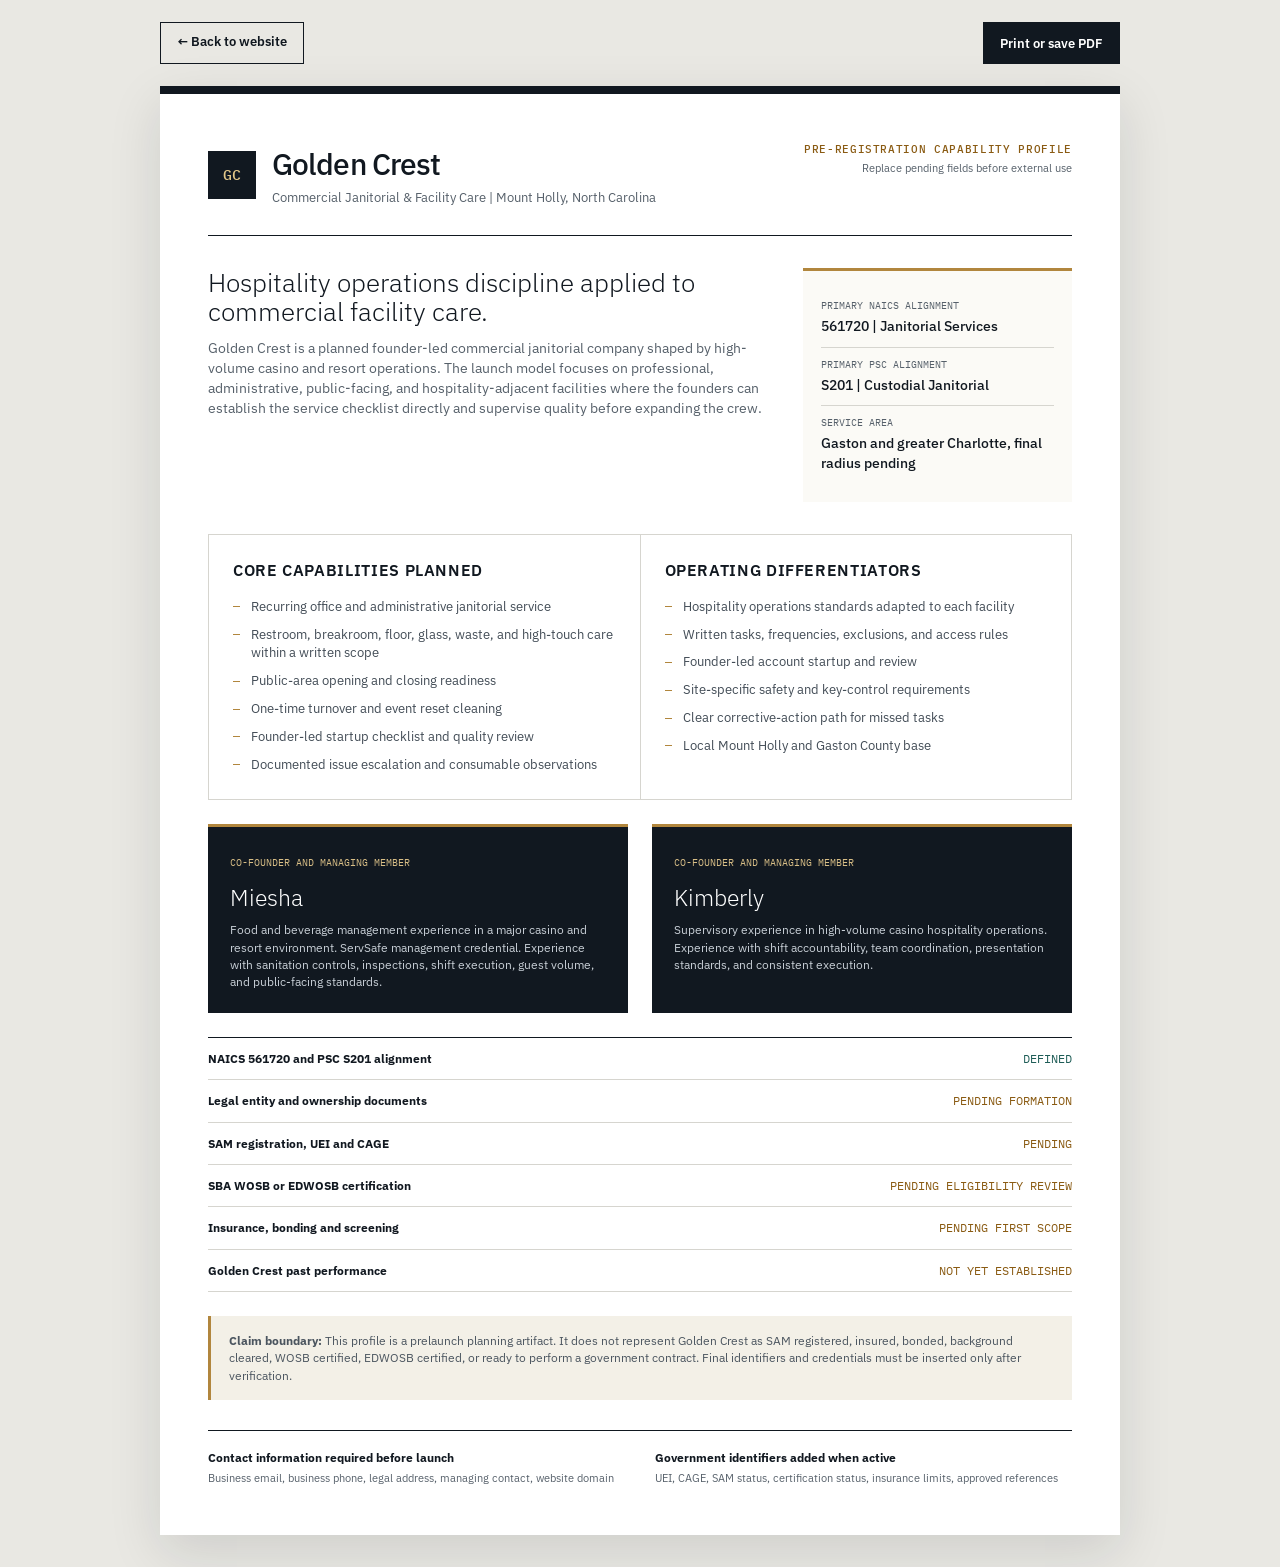
==== capability-statement.html @ 8fa487df "Rebuild Golden Crest plan and prelaunch site" ====
<!doctype html>
<html lang="en">
<head>
  <meta charset="utf-8">
  <meta name="viewport" content="width=device-width, initial-scale=1">
  <title>Golden Crest | Capability Profile</title>
  <link rel="preconnect" href="https://fonts.googleapis.com">
  <link rel="preconnect" href="https://fonts.gstatic.com" crossorigin>
  <link href="https://fonts.googleapis.com/css2?family=IBM+Plex+Mono:wght@400;500&family=IBM+Plex+Sans:wght@300;400;500;600&display=swap" rel="stylesheet">
  <style>
    :root{--ink:#111820;--paper:#fbfaf6;--white:#fff;--line:#d6d5cf;--muted:#56606a;--gold:#b1863d;--teal:#1f5d57}
    *{box-sizing:border-box}
    body{margin:0;background:#e9e8e3;color:var(--ink);font-family:"IBM Plex Sans",sans-serif;line-height:1.45}
    .toolbar{max-width:960px;margin:22px auto;display:flex;justify-content:space-between;align-items:center;gap:16px;font-size:13px}
    .toolbar a,.toolbar button{min-height:42px;padding:10px 16px;border:1px solid var(--ink);background:transparent;color:var(--ink);text-decoration:none;font:600 13px "IBM Plex Sans",sans-serif;cursor:pointer}
    .toolbar button{background:var(--ink);color:#fff}
    .page{width:min(960px,calc(100% - 32px));min-height:1120px;margin:0 auto 32px;background:var(--white);border-top:8px solid var(--ink);padding:48px;box-shadow:0 18px 50px rgba(17,24,32,.12)}
    header{display:grid;grid-template-columns:1fr auto;gap:32px;padding-bottom:28px;border-bottom:1px solid var(--ink)}
    .brand{display:flex;gap:16px;align-items:center}
    .mark{width:48px;height:48px;background:var(--ink);color:#e4c889;display:grid;place-items:center;font:500 15px "IBM Plex Mono",monospace}
    h1{margin:0;font-size:30px;font-weight:500;letter-spacing:-.03em}
    .sub{margin:3px 0 0;color:var(--muted);font-size:13px}
    .draft{text-align:right}
    .draft strong{display:block;color:#8a5b13;font:500 11px "IBM Plex Mono",monospace;text-transform:uppercase;letter-spacing:.06em}
    .draft span{display:block;color:var(--muted);font-size:11px;margin-top:5px}
    .overview{display:grid;grid-template-columns:1.35fr .65fr;gap:36px;padding:32px 0}
    .overview h2{margin:0 0 12px;font-size:26px;font-weight:300;line-height:1.1}
    .overview p{margin:0;color:var(--muted);font-size:14px}
    .codes{border-top:3px solid var(--gold);background:var(--paper);padding:18px}
    .code{padding:10px 0;border-bottom:1px solid var(--line)}
    .code:last-child{border:0}
    .code span{display:block;color:var(--muted);font:400 10px "IBM Plex Mono",monospace;text-transform:uppercase}
    .code strong{display:block;margin-top:4px;font-size:14px;font-weight:500}
    .grid{display:grid;grid-template-columns:1fr 1fr;gap:1px;background:var(--line);border:1px solid var(--line)}
    .block{background:#fff;padding:24px}
    .block h2{margin:0 0 16px;font-size:16px;font-weight:600;text-transform:uppercase;letter-spacing:.04em}
    ul{margin:0;padding:0;list-style:none;display:grid;gap:9px}
    li{position:relative;padding-left:18px;color:#424c56;font-size:13px}
    li:before{content:"";position:absolute;left:0;top:.65em;width:7px;height:1px;background:var(--gold)}
    .leaders{display:grid;grid-template-columns:1fr 1fr;gap:24px;margin-top:24px}
    .leader{background:var(--ink);color:#fff;padding:22px;border-top:3px solid var(--gold)}
    .leader span{font:400 10px "IBM Plex Mono",monospace;color:#d8be86;text-transform:uppercase}
    .leader h3{margin:9px 0 7px;font-size:23px;font-weight:300}
    .leader p{margin:0;color:#c8cfd6;font-size:12px}
    .readiness{margin-top:24px;border-top:1px solid var(--ink)}
    .row{display:grid;grid-template-columns:1.25fr .75fr;gap:20px;padding:12px 0;border-bottom:1px solid var(--line);font-size:12px}
    .row span:last-child{font-family:"IBM Plex Mono",monospace;color:#8a5b13;text-align:right}
    .row .defined{color:var(--teal)!important}
    .notice{margin-top:24px;padding:16px 18px;background:#f3f0e7;border-left:3px solid var(--gold);font-size:12px;color:#4b555f}
    footer{margin-top:30px;padding-top:18px;border-top:1px solid var(--ink);display:grid;grid-template-columns:1fr 1fr;gap:30px;font-size:11px;color:var(--muted)}
    footer strong{display:block;color:var(--ink);font-size:12px;margin-bottom:4px}
    @media(max-width:700px){.page{padding:28px}.toolbar{margin:16px}.overview,.grid,.leaders,header,footer{grid-template-columns:1fr}.draft{text-align:left}.row{grid-template-columns:1fr}.row span:last-child{text-align:left}}
    @media print{
      @page{size:letter;margin:.25in}
      body{background:#fff;line-height:1.28}
      .toolbar{display:none}
      .page{width:100%;min-height:0;margin:0;padding:14px 18px;box-shadow:none;border-top-width:5px}
      header{gap:18px;padding-bottom:12px}
      .mark{width:38px;height:38px}
      h1{font-size:23px}
      .sub,.overview p{font-size:10px}
      .overview{grid-template-columns:1.35fr .65fr;gap:22px;padding:13px 0}
      .overview h2{font-size:20px;margin-bottom:7px}
      .codes{padding:9px 13px}
      .code{padding:5px 0}
      .code strong{font-size:10px;margin-top:2px}
      .block{padding:12px 14px}
      .block h2{font-size:12px;margin-bottom:8px}
      ul{gap:4px}
      li{font-size:9px;padding-left:13px}
      .leaders{gap:14px;margin-top:11px}
      .leader{padding:12px 14px}
      .leader h3{font-size:18px;margin:5px 0 4px}
      .leader p{font-size:9px}
      .readiness{margin-top:11px}
      .row{padding:6px 0;font-size:9px}
      .notice{margin-top:11px;padding:8px 10px;font-size:8.5px}
      footer{margin-top:10px;padding-top:8px;font-size:8px}
      footer strong{font-size:9px;margin-bottom:2px}
    }
  </style>
</head>
<body>
  <div class="toolbar"><a href="index.html">← Back to website</a><button type="button" onclick="window.print()">Print or save PDF</button></div>
  <article class="page">
    <header>
      <div class="brand"><span class="mark">GC</span><div><h1>Golden Crest</h1><p class="sub">Commercial Janitorial & Facility Care | Mount Holly, North Carolina</p></div></div>
      <div class="draft"><strong>Pre-registration capability profile</strong><span>Replace pending fields before external use</span></div>
    </header>

    <section class="overview">
      <div><h2>Hospitality operations discipline applied to commercial facility care.</h2><p>Golden Crest is a planned founder-led commercial janitorial company shaped by high-volume casino and resort operations. The launch model focuses on professional, administrative, public-facing, and hospitality-adjacent facilities where the founders can establish the service checklist directly and supervise quality before expanding the crew.</p></div>
      <div class="codes">
        <div class="code"><span>Primary NAICS alignment</span><strong>561720 | Janitorial Services</strong></div>
        <div class="code"><span>Primary PSC alignment</span><strong>S201 | Custodial Janitorial</strong></div>
        <div class="code"><span>Service area</span><strong>Gaston and greater Charlotte, final radius pending</strong></div>
      </div>
    </section>

    <section class="grid">
      <div class="block"><h2>Core capabilities planned</h2><ul><li>Recurring office and administrative janitorial service</li><li>Restroom, breakroom, floor, glass, waste, and high-touch care within a written scope</li><li>Public-area opening and closing readiness</li><li>One-time turnover and event reset cleaning</li><li>Founder-led startup checklist and quality review</li><li>Documented issue escalation and consumable observations</li></ul></div>
      <div class="block"><h2>Operating differentiators</h2><ul><li>Hospitality operations standards adapted to each facility</li><li>Written tasks, frequencies, exclusions, and access rules</li><li>Founder-led account startup and review</li><li>Site-specific safety and key-control requirements</li><li>Clear corrective-action path for missed tasks</li><li>Local Mount Holly and Gaston County base</li></ul></div>
    </section>

    <section class="leaders">
      <div class="leader"><span>Co-founder and managing member</span><h3>Miesha</h3><p>Food and beverage management experience in a major casino and resort environment. ServSafe management credential. Experience with sanitation controls, inspections, shift execution, guest volume, and public-facing standards.</p></div>
      <div class="leader"><span>Co-founder and managing member</span><h3>Kimberly</h3><p>Supervisory experience in high-volume casino hospitality operations. Experience with shift accountability, team coordination, presentation standards, and consistent execution.</p></div>
    </section>

    <section class="readiness" aria-label="Procurement readiness">
      <div class="row"><strong>NAICS 561720 and PSC S201 alignment</strong><span class="defined">DEFINED</span></div>
      <div class="row"><strong>Legal entity and ownership documents</strong><span>PENDING FORMATION</span></div>
      <div class="row"><strong>SAM registration, UEI and CAGE</strong><span>PENDING</span></div>
      <div class="row"><strong>SBA WOSB or EDWOSB certification</strong><span>PENDING ELIGIBILITY REVIEW</span></div>
      <div class="row"><strong>Insurance, bonding and screening</strong><span>PENDING FIRST SCOPE</span></div>
      <div class="row"><strong>Golden Crest past performance</strong><span>NOT YET ESTABLISHED</span></div>
    </section>

    <div class="notice"><strong>Claim boundary:</strong> This profile is a prelaunch planning artifact. It does not represent Golden Crest as SAM registered, insured, bonded, background cleared, WOSB certified, EDWOSB certified, or ready to perform a government contract. Final identifiers and credentials must be inserted only after verification.</div>

    <footer>
      <div><strong>Contact information required before launch</strong>Business email, business phone, legal address, managing contact, website domain</div>
      <div><strong>Government identifiers added when active</strong>UEI, CAGE, SAM status, certification status, insurance limits, approved references</div>
    </footer>
  </article>
</body>
</html>
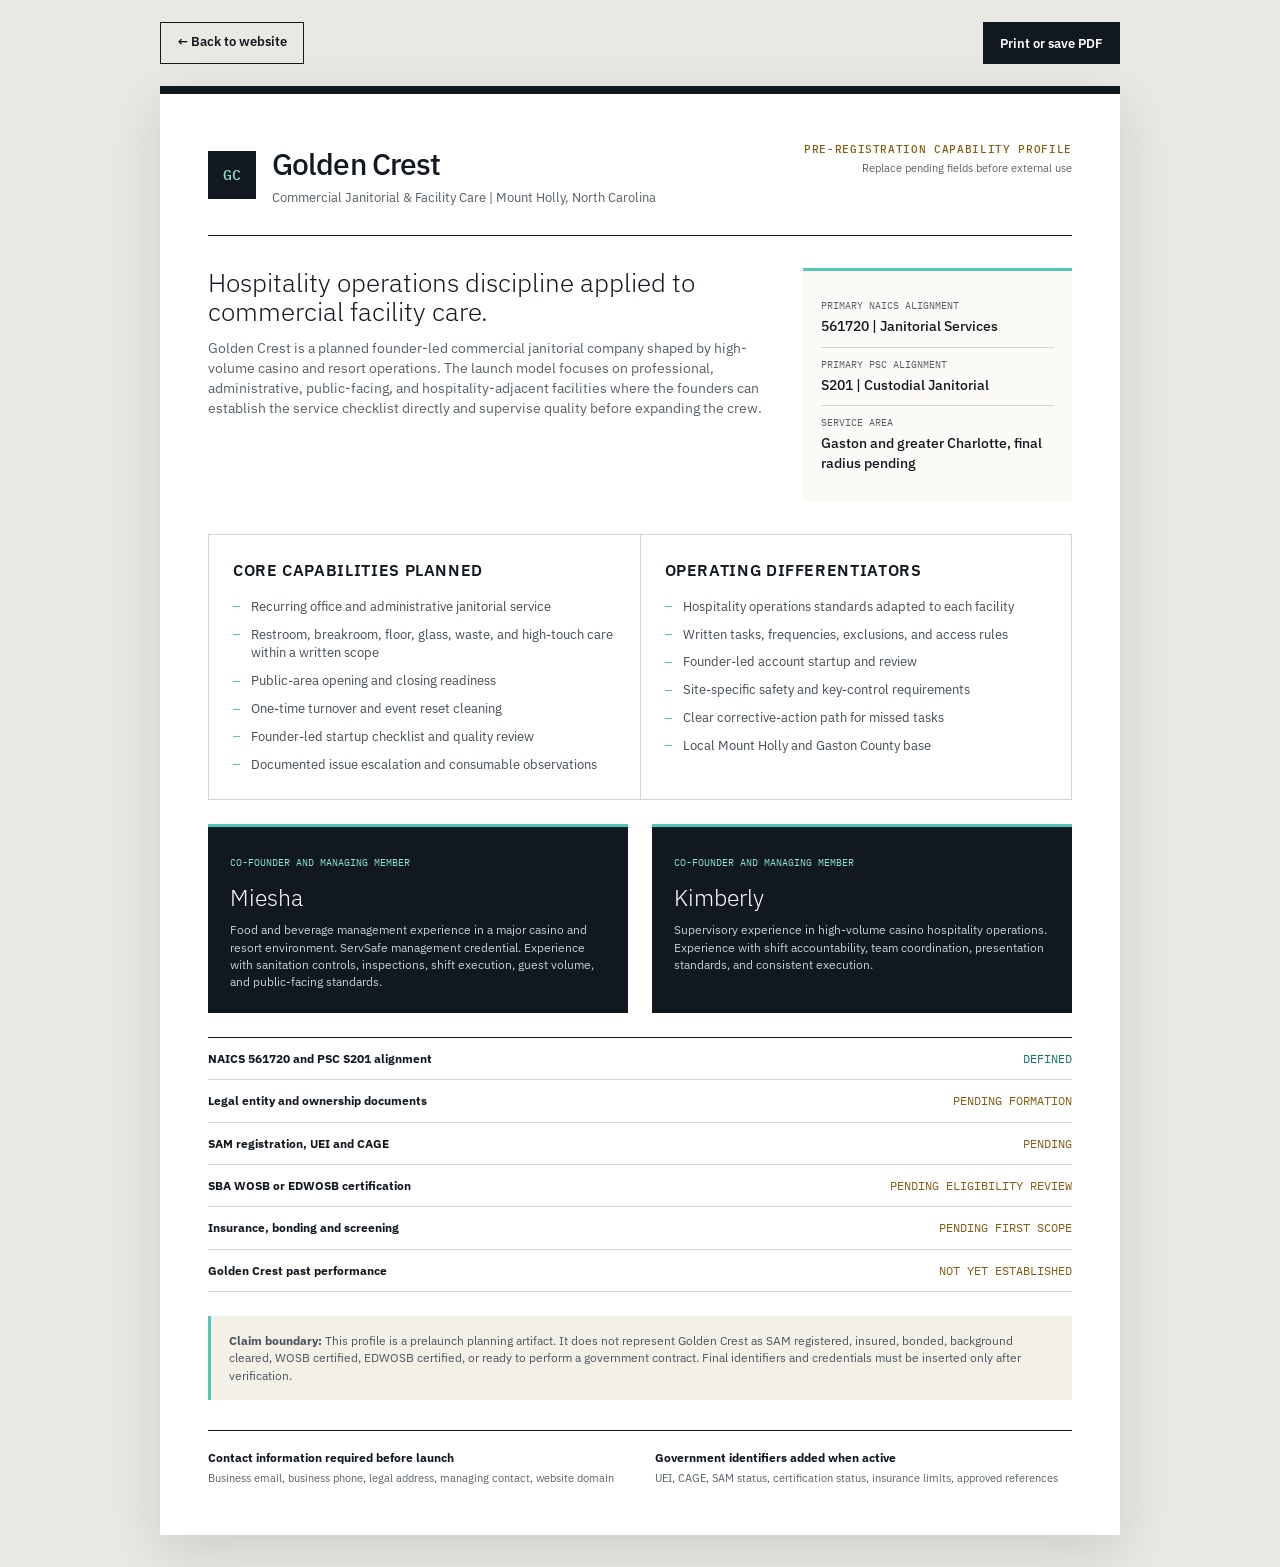
==== commit 507be0e0: "Refine hero and add certification roadmap" ====
--- a/capability-statement.html
+++ b/capability-statement.html
@@ -8,7 +8,7 @@
   <link rel="preconnect" href="https://fonts.gstatic.com" crossorigin>
   <link href="https://fonts.googleapis.com/css2?family=IBM+Plex+Mono:wght@400;500&family=IBM+Plex+Sans:wght@300;400;500;600&display=swap" rel="stylesheet">
   <style>
-    :root{--ink:#111820;--paper:#fbfaf6;--white:#fff;--line:#d6d5cf;--muted:#56606a;--gold:#b1863d;--teal:#1f5d57}
+    :root{--ink:#111820;--paper:#fbfaf6;--white:#fff;--line:#d6d5cf;--muted:#56606a;--gold:#52c7b8;--teal:#11776e}
     *{box-sizing:border-box}
     body{margin:0;background:#e9e8e3;color:var(--ink);font-family:"IBM Plex Sans",sans-serif;line-height:1.45}
     .toolbar{max-width:960px;margin:22px auto;display:flex;justify-content:space-between;align-items:center;gap:16px;font-size:13px}
@@ -17,7 +17,7 @@
     .page{width:min(960px,calc(100% - 32px));min-height:1120px;margin:0 auto 32px;background:var(--white);border-top:8px solid var(--ink);padding:48px;box-shadow:0 18px 50px rgba(17,24,32,.12)}
     header{display:grid;grid-template-columns:1fr auto;gap:32px;padding-bottom:28px;border-bottom:1px solid var(--ink)}
     .brand{display:flex;gap:16px;align-items:center}
-    .mark{width:48px;height:48px;background:var(--ink);color:#e4c889;display:grid;place-items:center;font:500 15px "IBM Plex Mono",monospace}
+    .mark{width:48px;height:48px;background:var(--ink);color:#8edfd4;display:grid;place-items:center;font:500 15px "IBM Plex Mono",monospace}
     h1{margin:0;font-size:30px;font-weight:500;letter-spacing:-.03em}
     .sub{margin:3px 0 0;color:var(--muted);font-size:13px}
     .draft{text-align:right}
@@ -39,7 +39,7 @@
     li:before{content:"";position:absolute;left:0;top:.65em;width:7px;height:1px;background:var(--gold)}
     .leaders{display:grid;grid-template-columns:1fr 1fr;gap:24px;margin-top:24px}
     .leader{background:var(--ink);color:#fff;padding:22px;border-top:3px solid var(--gold)}
-    .leader span{font:400 10px "IBM Plex Mono",monospace;color:#d8be86;text-transform:uppercase}
+    .leader span{font:400 10px "IBM Plex Mono",monospace;color:#8edfd4;text-transform:uppercase}
     .leader h3{margin:9px 0 7px;font-size:23px;font-weight:300}
     .leader p{margin:0;color:#c8cfd6;font-size:12px}
     .readiness{margin-top:24px;border-top:1px solid var(--ink)}
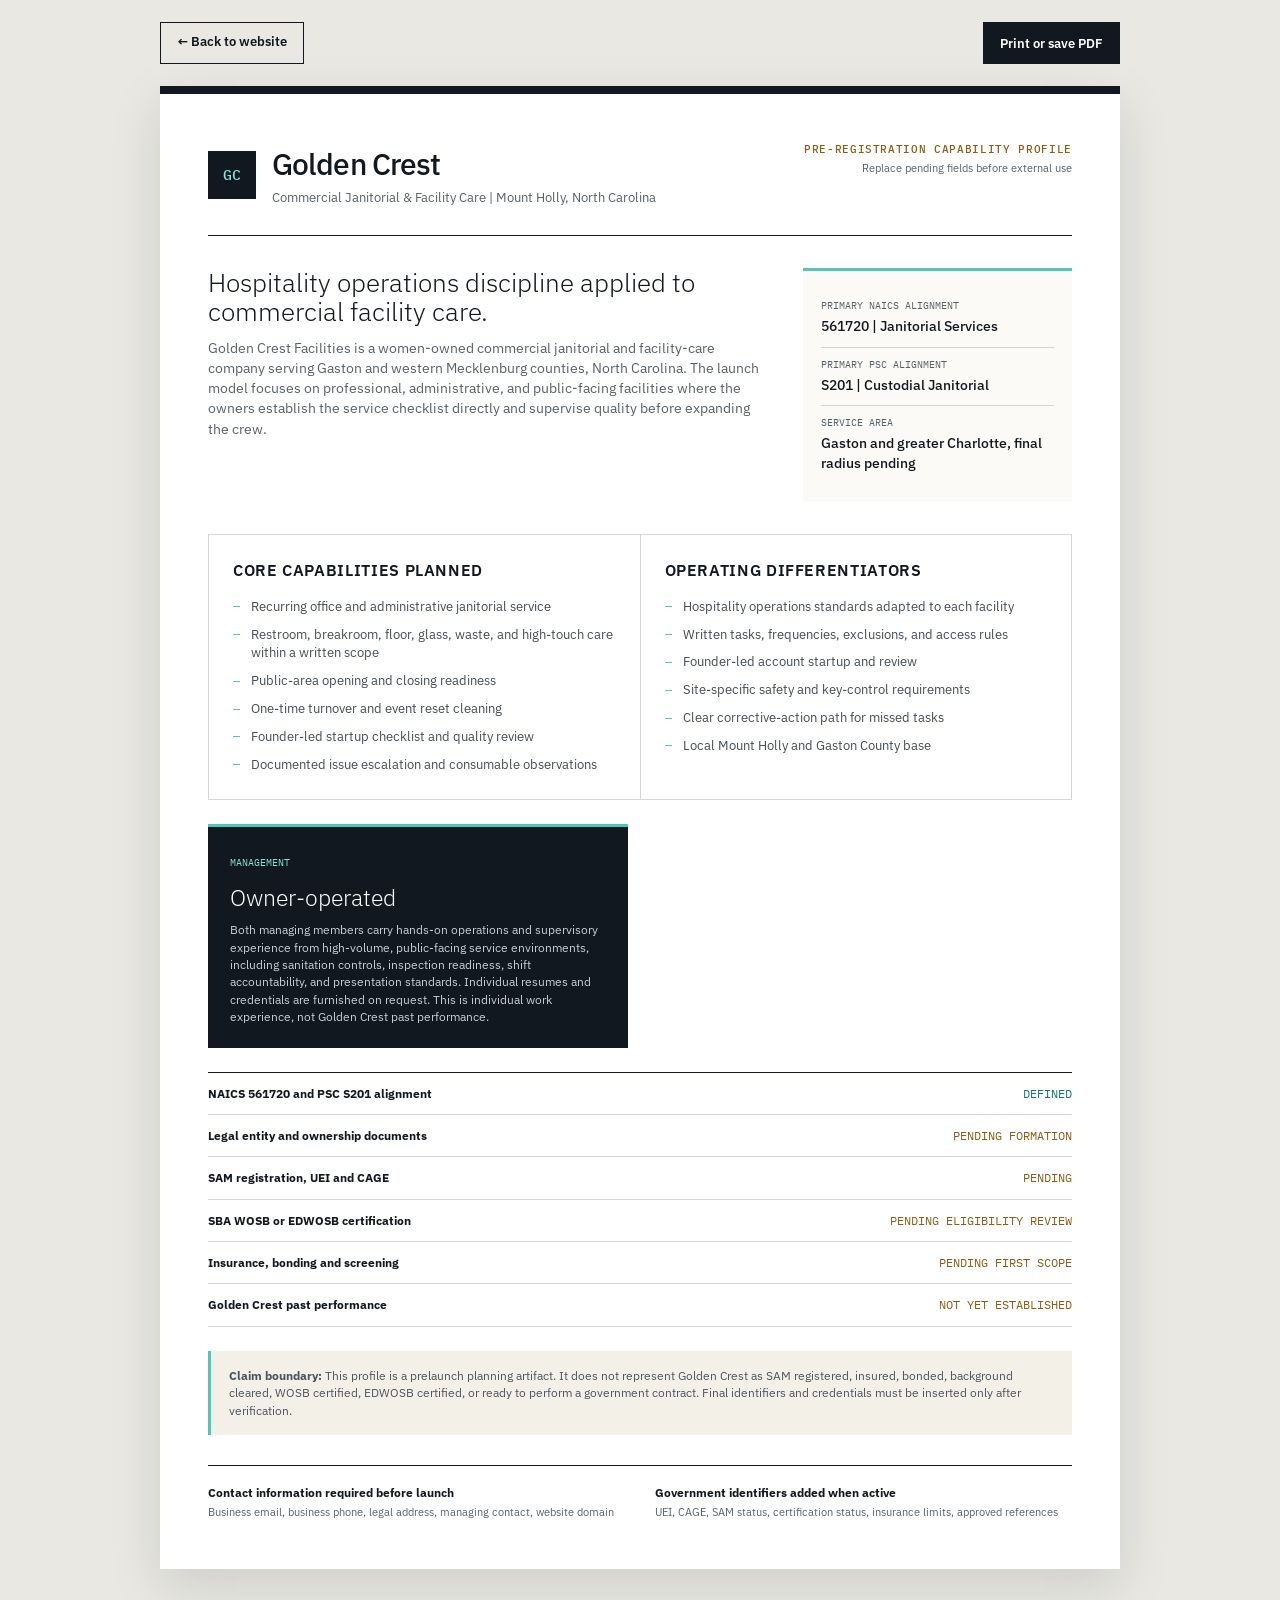
==== commit 44514b96: "Remove founder names and employer history from the capability statement The page is publicly served " ====
--- a/capability-statement.html
+++ b/capability-statement.html
@@ -89,7 +89,7 @@
     </header>
 
     <section class="overview">
-      <div><h2>Hospitality operations discipline applied to commercial facility care.</h2><p>Golden Crest is a planned founder-led commercial janitorial company shaped by high-volume casino and resort operations. The launch model focuses on professional, administrative, public-facing, and hospitality-adjacent facilities where the founders can establish the service checklist directly and supervise quality before expanding the crew.</p></div>
+      <div><h2>Hospitality operations discipline applied to commercial facility care.</h2><p>Golden Crest Facilities is a women-owned commercial janitorial and facility-care company serving Gaston and western Mecklenburg counties, North Carolina. The launch model focuses on professional, administrative, and public-facing facilities where the owners establish the service checklist directly and supervise quality before expanding the crew.</p></div>
       <div class="codes">
         <div class="code"><span>Primary NAICS alignment</span><strong>561720 | Janitorial Services</strong></div>
         <div class="code"><span>Primary PSC alignment</span><strong>S201 | Custodial Janitorial</strong></div>
@@ -103,8 +103,7 @@
     </section>
 
     <section class="leaders">
-      <div class="leader"><span>Co-founder and managing member</span><h3>Miesha</h3><p>Food and beverage management experience in a major casino and resort environment. ServSafe management credential. Experience with sanitation controls, inspections, shift execution, guest volume, and public-facing standards.</p></div>
-      <div class="leader"><span>Co-founder and managing member</span><h3>Kimberly</h3><p>Supervisory experience in high-volume casino hospitality operations. Experience with shift accountability, team coordination, presentation standards, and consistent execution.</p></div>
+      <div class="leader"><span>Management</span><h3>Owner-operated</h3><p>Both managing members carry hands-on operations and supervisory experience from high-volume, public-facing service environments, including sanitation controls, inspection readiness, shift accountability, and presentation standards. Individual resumes and credentials are furnished on request. This is individual work experience, not Golden Crest past performance.</p></div>
     </section>
 
     <section class="readiness" aria-label="Procurement readiness">
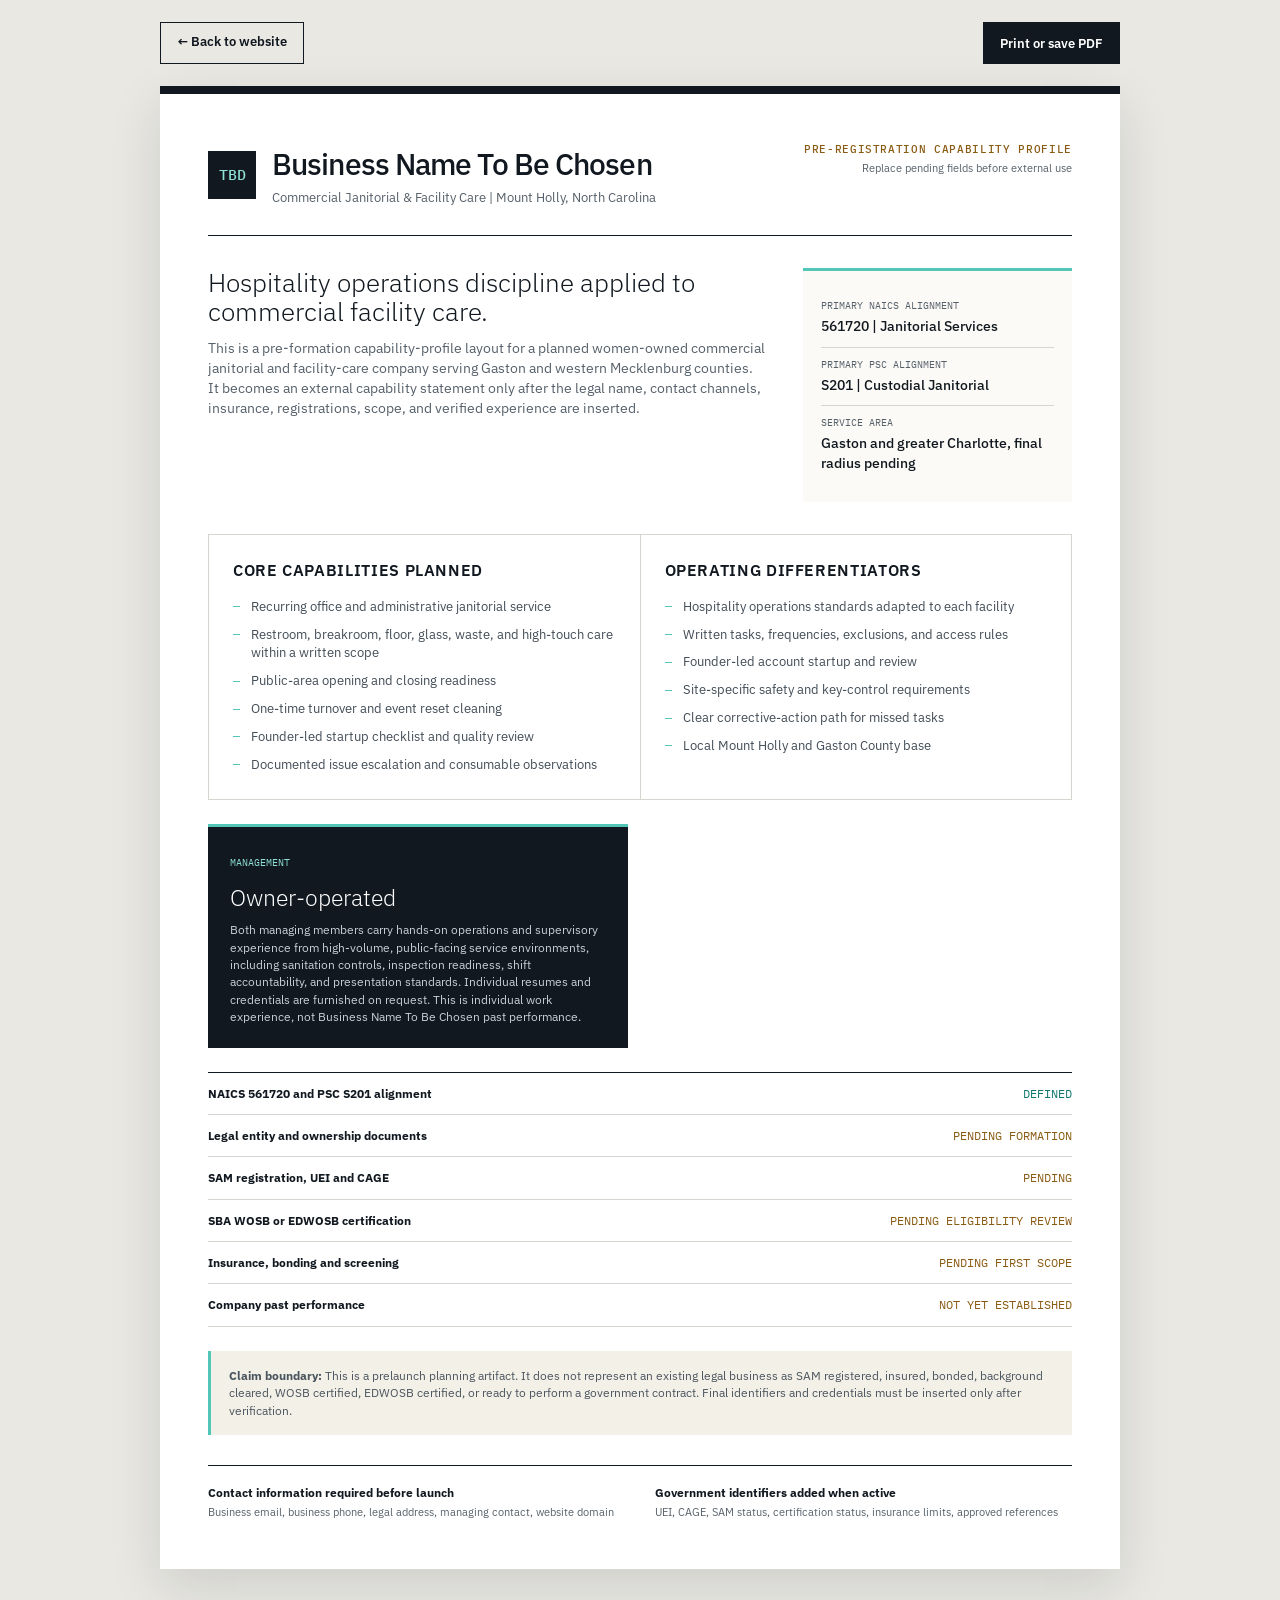
==== commit 8632d7de: "Simplify shared founder registration checklist" ====
--- a/capability-statement.html
+++ b/capability-statement.html
@@ -3,7 +3,7 @@
 <head>
   <meta charset="utf-8">
   <meta name="viewport" content="width=device-width, initial-scale=1">
-  <title>Golden Crest | Capability Profile</title>
+  <title>Business Name To Be Chosen | Capability Profile</title>
   <link rel="preconnect" href="https://fonts.googleapis.com">
   <link rel="preconnect" href="https://fonts.gstatic.com" crossorigin>
   <link href="https://fonts.googleapis.com/css2?family=IBM+Plex+Mono:wght@400;500&family=IBM+Plex+Sans:wght@300;400;500;600&display=swap" rel="stylesheet">
@@ -84,12 +84,12 @@
   <div class="toolbar"><a href="index.html">← Back to website</a><button type="button" onclick="window.print()">Print or save PDF</button></div>
   <article class="page">
     <header>
-      <div class="brand"><span class="mark">GC</span><div><h1>Golden Crest</h1><p class="sub">Commercial Janitorial & Facility Care | Mount Holly, North Carolina</p></div></div>
+      <div class="brand"><span class="mark">TBD</span><div><h1>Business Name To Be Chosen</h1><p class="sub">Commercial Janitorial & Facility Care | Mount Holly, North Carolina</p></div></div>
       <div class="draft"><strong>Pre-registration capability profile</strong><span>Replace pending fields before external use</span></div>
     </header>
 
     <section class="overview">
-      <div><h2>Hospitality operations discipline applied to commercial facility care.</h2><p>Golden Crest Facilities is a women-owned commercial janitorial and facility-care company serving Gaston and western Mecklenburg counties, North Carolina. The launch model focuses on professional, administrative, and public-facing facilities where the owners establish the service checklist directly and supervise quality before expanding the crew.</p></div>
+      <div><h2>Hospitality operations discipline applied to commercial facility care.</h2><p>This is a pre-formation capability-profile layout for a planned women-owned commercial janitorial and facility-care company serving Gaston and western Mecklenburg counties. It becomes an external capability statement only after the legal name, contact channels, insurance, registrations, scope, and verified experience are inserted.</p></div>
       <div class="codes">
         <div class="code"><span>Primary NAICS alignment</span><strong>561720 | Janitorial Services</strong></div>
         <div class="code"><span>Primary PSC alignment</span><strong>S201 | Custodial Janitorial</strong></div>
@@ -103,7 +103,7 @@
     </section>
 
     <section class="leaders">
-      <div class="leader"><span>Management</span><h3>Owner-operated</h3><p>Both managing members carry hands-on operations and supervisory experience from high-volume, public-facing service environments, including sanitation controls, inspection readiness, shift accountability, and presentation standards. Individual resumes and credentials are furnished on request. This is individual work experience, not Golden Crest past performance.</p></div>
+      <div class="leader"><span>Management</span><h3>Owner-operated</h3><p>Both managing members carry hands-on operations and supervisory experience from high-volume, public-facing service environments, including sanitation controls, inspection readiness, shift accountability, and presentation standards. Individual resumes and credentials are furnished on request. This is individual work experience, not Business Name To Be Chosen past performance.</p></div>
     </section>
 
     <section class="readiness" aria-label="Procurement readiness">
@@ -112,10 +112,10 @@
       <div class="row"><strong>SAM registration, UEI and CAGE</strong><span>PENDING</span></div>
       <div class="row"><strong>SBA WOSB or EDWOSB certification</strong><span>PENDING ELIGIBILITY REVIEW</span></div>
       <div class="row"><strong>Insurance, bonding and screening</strong><span>PENDING FIRST SCOPE</span></div>
-      <div class="row"><strong>Golden Crest past performance</strong><span>NOT YET ESTABLISHED</span></div>
+      <div class="row"><strong>Company past performance</strong><span>NOT YET ESTABLISHED</span></div>
     </section>
 
-    <div class="notice"><strong>Claim boundary:</strong> This profile is a prelaunch planning artifact. It does not represent Golden Crest as SAM registered, insured, bonded, background cleared, WOSB certified, EDWOSB certified, or ready to perform a government contract. Final identifiers and credentials must be inserted only after verification.</div>
+    <div class="notice"><strong>Claim boundary:</strong> This is a prelaunch planning artifact. It does not represent an existing legal business as SAM registered, insured, bonded, background cleared, WOSB certified, EDWOSB certified, or ready to perform a government contract. Final identifiers and credentials must be inserted only after verification.</div>
 
     <footer>
       <div><strong>Contact information required before launch</strong>Business email, business phone, legal address, managing contact, website domain</div>
